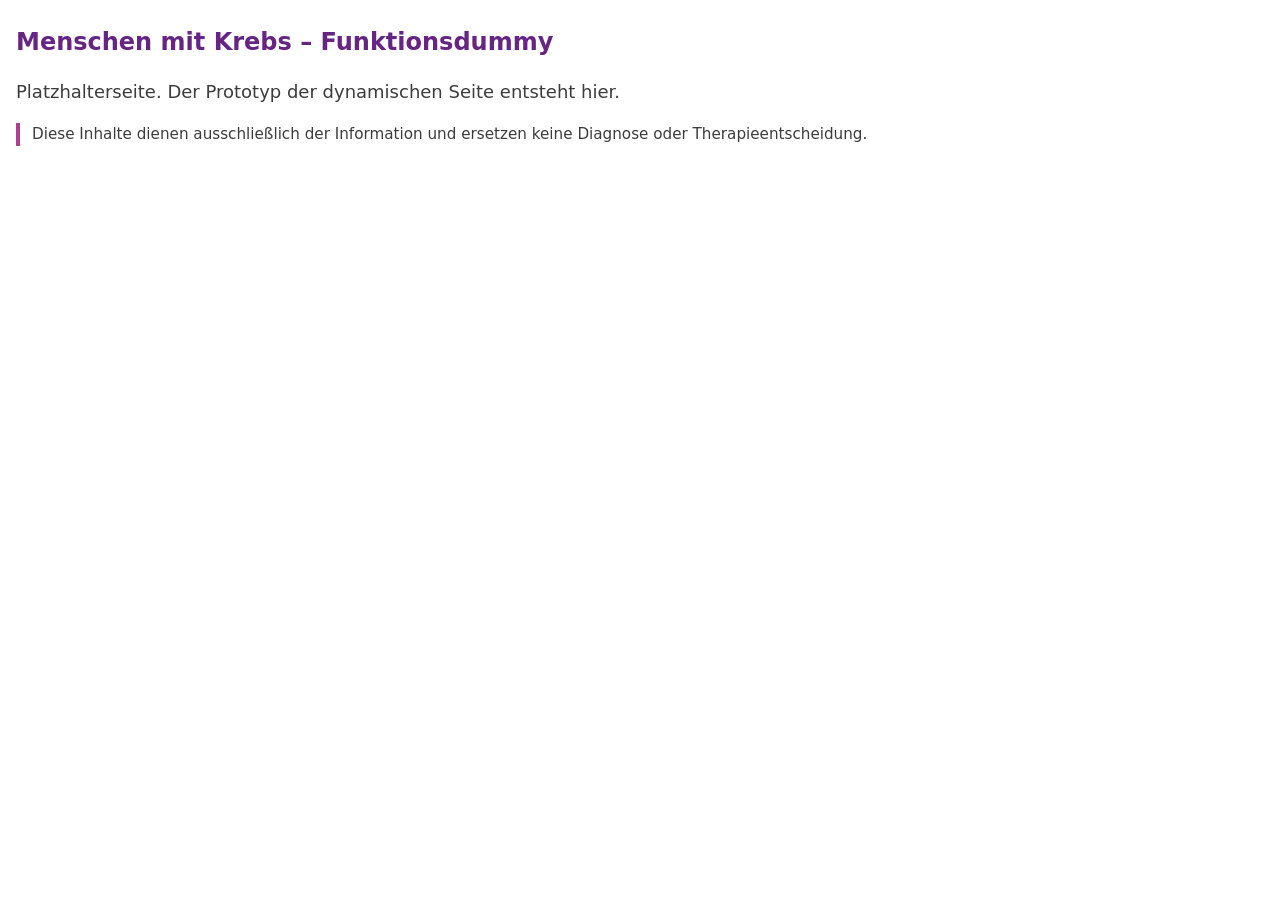
==== index.html @ 9d142232 "Projektgrundlage: CLAUDE.md und Platzhalterseite für GitHub Pages Co-Authored-By: Claude Opus 5.5 <n" ====
<!doctype html>
<html lang="de">
<head>
<meta charset="utf-8">
<meta name="viewport" content="width=device-width, initial-scale=1">
<meta name="robots" content="noindex, nofollow">
<title>Menschen mit Krebs – Funktionsdummy</title>
<style>
  :root { --violett-hell:#AC3F90; --violett-dunkel:#662483; --text:#3C3C3B; }
  body { margin:0; padding:1.5rem 1rem; font-family:system-ui,-apple-system,sans-serif; font-size:1.125rem; line-height:1.5; color:var(--text); background:#fff; }
  h1 { font-size:1.5rem; color:var(--violett-dunkel); margin:0 0 1rem; }
  .hinweis { font-size:0.95rem; border-left:4px solid var(--violett-hell); padding-left:0.75rem; }
</style>
</head>
<body>
  <h1>Menschen mit Krebs – Funktionsdummy</h1>
  <p>Platzhalterseite. Der Prototyp der dynamischen Seite entsteht hier.</p>
  <p class="hinweis">Diese Inhalte dienen ausschließlich der Information und ersetzen keine Diagnose oder Therapieentscheidung.</p>
</body>
</html>
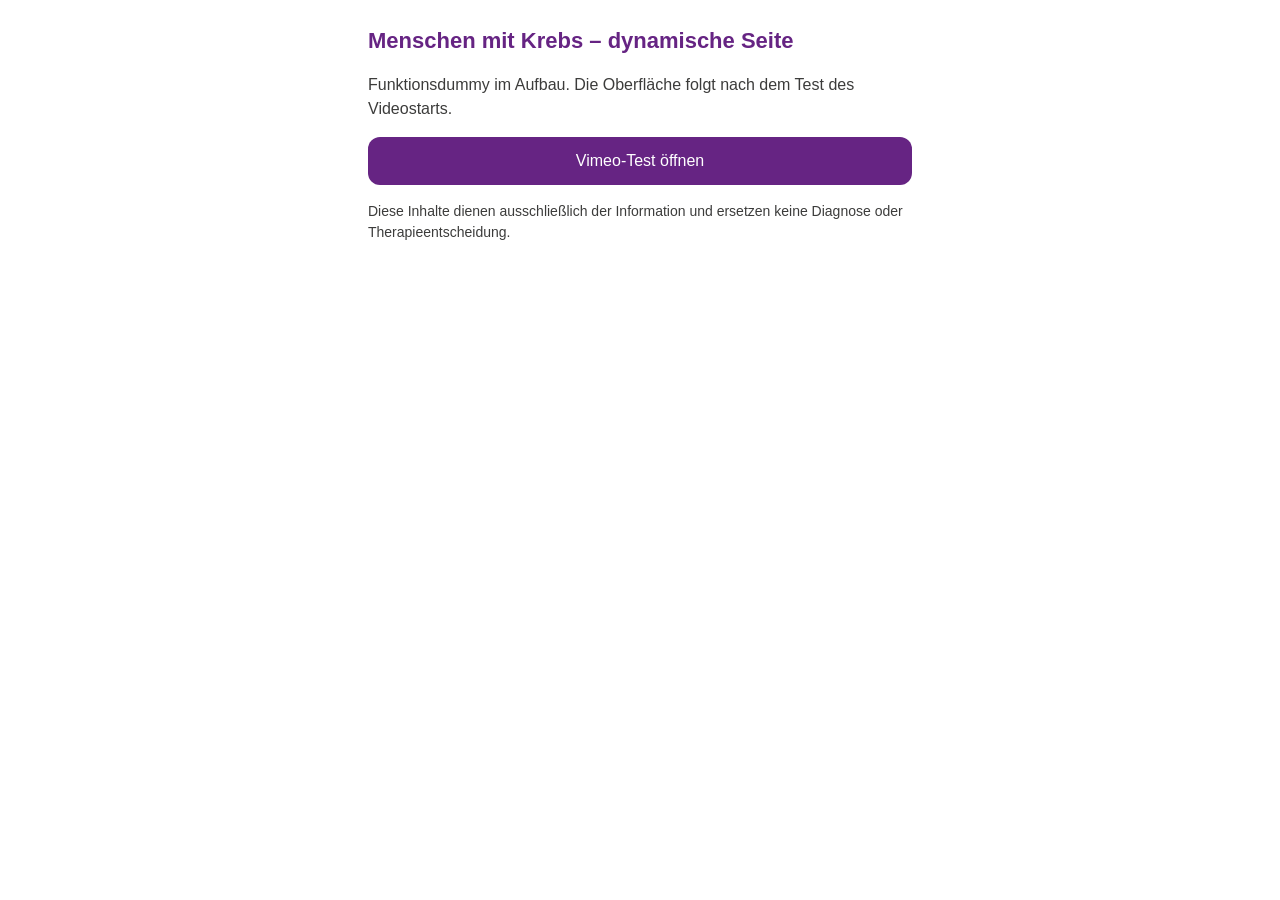
==== commit 7caba0fe: "Datenexport, Vimeo-Testseite, CLAUDE.md und Übergabe" ====
--- a/index.html
+++ b/index.html
@@ -1,20 +1,25 @@
-<!doctype html>
+<!DOCTYPE html>
 <html lang="de">
 <head>
 <meta charset="utf-8">
-<meta name="viewport" content="width=device-width, initial-scale=1">
-<meta name="robots" content="noindex, nofollow">
-<title>Menschen mit Krebs – Funktionsdummy</title>
+<meta name="viewport" content="width=device-width, initial-scale=1, viewport-fit=cover">
+<meta name="robots" content="noindex">
+<title>Funktionsdummy dynamische Seite – Menschen mit Krebs</title>
+<link rel="stylesheet" href="css/basis.css">
 <style>
-  :root { --violett-hell:#AC3F90; --violett-dunkel:#662483; --text:#3C3C3B; }
-  body { margin:0; padding:1.5rem 1rem; font-family:system-ui,-apple-system,sans-serif; font-size:1.125rem; line-height:1.5; color:var(--text); background:#fff; }
-  h1 { font-size:1.5rem; color:var(--violett-dunkel); margin:0 0 1rem; }
-  .hinweis { font-size:0.95rem; border-left:4px solid var(--violett-hell); padding-left:0.75rem; }
+  main { max-width: 36rem; margin: 0 auto; padding: 1.5rem var(--abstand); }
+  h1 { font-size: 1.375rem; color: var(--lila-dunkel); margin: 0 0 0.5rem; }
+  .schaltflaeche { display: flex; align-items: center; justify-content: center; text-decoration: none;
+    background: var(--lila-dunkel); color: #FFF; font-weight: 600; padding: 0.75rem 1rem; margin: 1rem 0; }
+  .klein { font-size: 0.875rem; }
 </style>
 </head>
 <body>
-  <h1>Menschen mit Krebs – Funktionsdummy</h1>
-  <p>Platzhalterseite. Der Prototyp der dynamischen Seite entsteht hier.</p>
-  <p class="hinweis">Diese Inhalte dienen ausschließlich der Information und ersetzen keine Diagnose oder Therapieentscheidung.</p>
+<main>
+  <h1>Menschen mit Krebs – dynamische Seite</h1>
+  <p>Funktionsdummy im Aufbau. Die Oberfläche folgt nach dem Test des Videostarts.</p>
+  <a class="schaltflaeche" href="test-vimeo.html">Vimeo-Test öffnen</a>
+  <p class="klein">Diese Inhalte dienen ausschließlich der Information und ersetzen keine Diagnose oder Therapieentscheidung.</p>
+</main>
 </body>
 </html>
--- a/css/basis.css
+++ b/css/basis.css
@@ -0,0 +1,75 @@
+/* Grundwerte des Funktionsdummys „Menschen mit Krebs“ */
+
+:root {
+  /* Organisationsfarben (verbindlich) */
+  --lila-hell: #AC3F90;
+  --lila-dunkel: #662483;
+  --grau-text: #3C3C3B;
+  --weiss: #FFFFFF;
+
+  /* Theme-Farben der Website – PLATZHALTER, Hex-Werte liegen noch nicht vor */
+  --theme-foreground: #3C3C3B;   /* PLATZHALTER */
+  --theme-ecru-white: #F6F4EE;   /* PLATZHALTER */
+  --theme-thunder: #2B2A29;      /* PLATZHALTER */
+  --theme-primary: #662483;      /* PLATZHALTER */
+
+  /* Rollen je Passage – Vorschlag, zur Abstimmung */
+  --farbe-expertenwissen: var(--lila-dunkel);
+  --farbe-erfahrung: var(--lila-hell);
+  --farbe-moderation: #6B6B6A;
+  --flaeche-hell: #F4EEF3;
+  --hervorhebung: #F1DDEB;
+
+  --radius: 0.75rem;
+  --abstand: 1rem;
+  --touch: 44px;
+  --schrift: -apple-system, BlinkMacSystemFont, "Segoe UI", Roboto, "Helvetica Neue", Arial, sans-serif;
+}
+
+*, *::before, *::after { box-sizing: border-box; }
+
+html {
+  -webkit-text-size-adjust: 100%;
+  text-size-adjust: 100%;
+}
+
+body {
+  margin: 0;
+  font-family: var(--schrift);
+  font-size: 1rem;
+  line-height: 1.5;
+  color: var(--grau-text);
+  background: var(--weiss);
+  overflow-wrap: break-word;
+  -webkit-hyphens: auto;
+  hyphens: auto;
+}
+
+button, a.schaltflaeche {
+  font: inherit;
+  min-width: var(--touch);
+  min-height: var(--touch);
+  border-radius: var(--radius);
+  cursor: pointer;
+}
+
+:focus-visible {
+  outline: 3px solid var(--lila-dunkel);
+  outline-offset: 2px;
+}
+
+.versteckt-visuell {
+  position: absolute !important;
+  width: 1px; height: 1px;
+  overflow: hidden;
+  clip: rect(0 0 0 0);
+  white-space: nowrap;
+}
+
+@media (prefers-reduced-motion: reduce) {
+  *, *::before, *::after {
+    animation-duration: 0.01ms !important;
+    transition-duration: 0.01ms !important;
+    scroll-behavior: auto !important;
+  }
+}
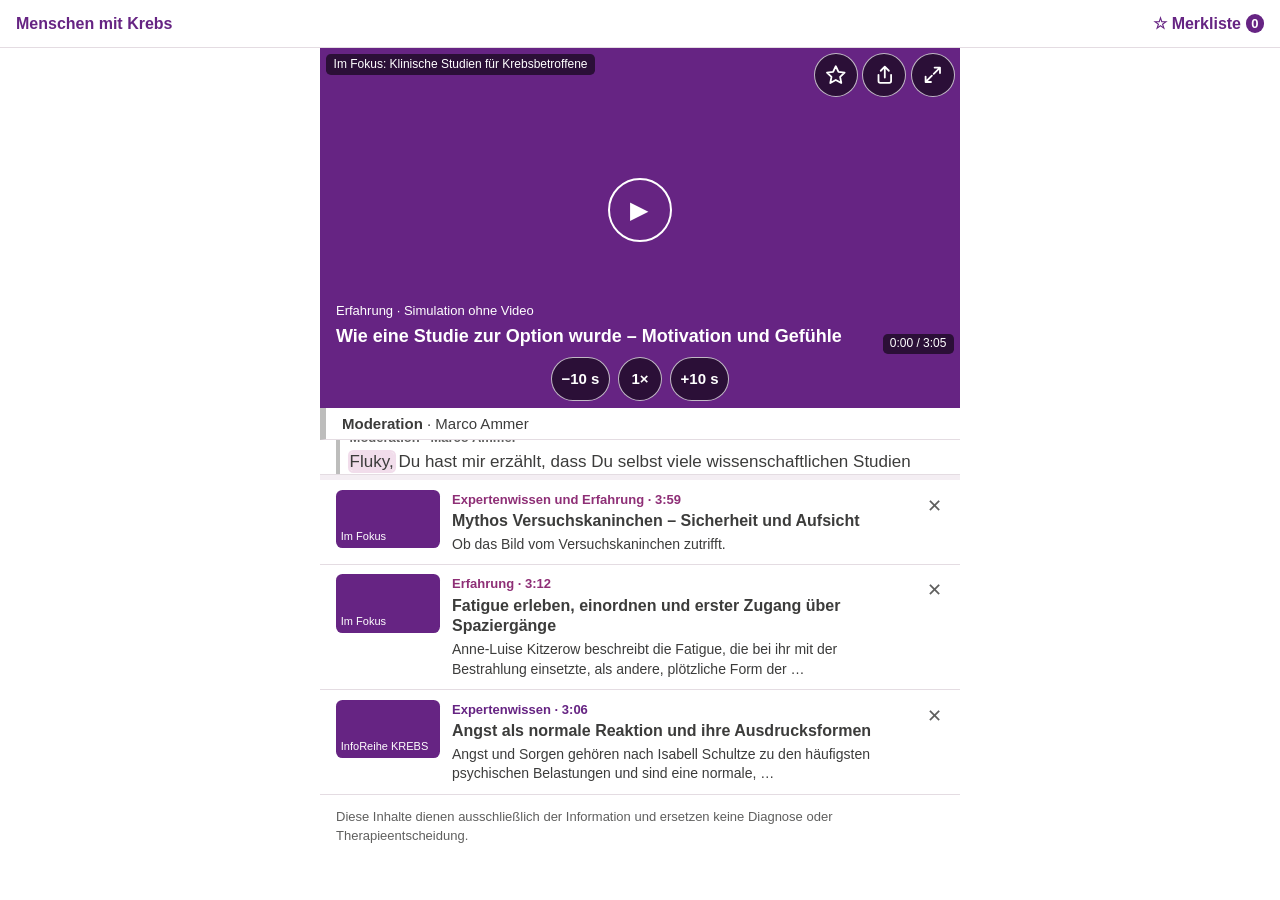
==== commit fcafe494: "Oberfläche: neue Startseite (index.html) Co-Authored-By: Claude Opus 5.5 <noreply@anthropic.com> Cl" ====
--- a/index.html
+++ b/index.html
@@ -4,22 +4,129 @@
 <meta charset="utf-8">
 <meta name="viewport" content="width=device-width, initial-scale=1, viewport-fit=cover">
 <meta name="robots" content="noindex">
-<title>Funktionsdummy dynamische Seite – Menschen mit Krebs</title>
-<link rel="stylesheet" href="css/basis.css">
-<style>
-  main { max-width: 36rem; margin: 0 auto; padding: 1.5rem var(--abstand); }
-  h1 { font-size: 1.375rem; color: var(--lila-dunkel); margin: 0 0 0.5rem; }
-  .schaltflaeche { display: flex; align-items: center; justify-content: center; text-decoration: none;
-    background: var(--lila-dunkel); color: #FFF; font-weight: 600; padding: 0.75rem 1rem; margin: 1rem 0; }
-  .klein { font-size: 0.875rem; }
-</style>
+<meta name="theme-color" content="#662483">
+<title>Menschen mit Krebs – dynamische Seite (Funktionsdummy)</title>
+<link rel="stylesheet" href="css/basis.css?v=2">
+<link rel="stylesheet" href="css/app.css?v=3">
 </head>
-<body>
-<main>
-  <h1>Menschen mit Krebs – dynamische Seite</h1>
-  <p>Funktionsdummy im Aufbau. Die Oberfläche folgt nach dem Test des Videostarts.</p>
-  <a class="schaltflaeche" href="test-vimeo.html">Vimeo-Test öffnen</a>
-  <p class="klein">Diese Inhalte dienen ausschließlich der Information und ersetzen keine Diagnose oder Therapieentscheidung.</p>
+<body class="laedt">
+<header class="kopf">
+  <span class="wortmarke">Menschen mit Krebs</span>
+  <span class="kopf-platz"></span>
+  <button type="button" class="kopf-knopf" id="leisteAuf" aria-controls="leiste" aria-expanded="false">
+    <span aria-hidden="true">☆</span> Merkliste <span class="zahl" id="merkZahl">0</span>
+  </button>
+</header>
+
+<main class="seite" id="seite">
+  <section class="buehne" aria-label="Aktives Element">
+    <div class="karte-hinten" id="karteZurueck" hidden>
+      <button type="button" class="verlauf-knopf" id="verlaufZurueck" aria-label="Vorheriges Element"></button>
+    </div>
+    <div class="karte-hinten rechts" id="karteVor" hidden>
+      <button type="button" class="verlauf-knopf" id="verlaufVor" aria-label="Nächstes Element im Verlauf"></button>
+    </div>
+
+    <article class="karte" id="karte">
+      <div class="bild" id="bild">
+        <div class="player-stapel" id="playerStapel"></div>
+        <div class="startbild" id="startbild">
+          <p class="startbild-typ" id="startbildTyp"></p>
+          <p class="startbild-titel" id="startbildTitel"></p>
+        </div>
+        <div class="ebene" id="ebene" aria-hidden="true"></div>
+        <p class="quelle" id="quelle"></p>
+        <div class="bild-aktionen" role="group" aria-label="Aktionen">
+          <button type="button" id="merken" class="symbol" aria-pressed="false" aria-label="Merken" title="Merken"><svg viewBox="0 0 24 24" aria-hidden="true" focusable="false"><polygon points="12 2.5 15 8.8 21.8 9.6 16.8 14.3 18.1 21.1 12 17.7 5.9 21.1 7.2 14.3 2.2 9.6 9 8.8"/></svg></button>
+          <button type="button" id="teilen" class="symbol" aria-label="Teilen" title="Teilen"><svg viewBox="0 0 24 24" aria-hidden="true" focusable="false"><path d="M12 3v12M7.5 7.5 12 3l4.5 4.5M5 12v7a2 2 0 0 0 2 2h10a2 2 0 0 0 2-2v-7"/></svg></button>
+          <button type="button" id="gesamt" class="symbol" aria-pressed="false" aria-label="Ganze Veranstaltung" title="Ganze Veranstaltung"><svg viewBox="0 0 24 24" aria-hidden="true" focusable="false"><path d="M14 4h6v6M20 4l-7 7M10 20H4v-6M4 20l7-7"/></svg></button>
+        </div>
+        <p class="bild-zeit" id="bildZeit"></p>
+        <button type="button" class="gross-abspielen" id="grossAbspielen" aria-label="Abspielen">
+          <span aria-hidden="true">▶</span>
+        </button>
+        <p class="ladeanzeige" id="ladeanzeige" hidden>Lädt …</p>
+        <p class="halt-hinweis" id="haltHinweis" hidden>Angehalten</p>
+        <div class="ende-hinweis" id="endeHinweis" hidden>
+          <p>Ende des Abschnitts</p>
+          <button type="button" class="knopf-hell" id="endeGesamt">Ganze Veranstaltung ansehen</button>
+        </div>
+        <button type="button" class="mini-info" id="miniInfo" hidden></button>
+        <div class="steuerung" id="steuerung" role="group" aria-label="Wiedergabe">
+          <button type="button" id="zurueck10" aria-label="10 Sekunden zurück">−10 s</button>
+          <button type="button" id="tempo" aria-pressed="false" aria-label="Doppelte Geschwindigkeit">1×</button>
+          <button type="button" id="vor10" aria-label="10 Sekunden vor">+10 s</button>
+        </div>
+        <p class="zeile-quer" id="zeileQuer" aria-hidden="true"></p>
+      </div>
+
+      <div class="zeitleiste-bereich" id="zeitleisteBereich" hidden>
+        <div class="zeitleiste-kopf">
+          <span>Ganze Veranstaltung</span>
+          <span class="zeitleiste-zeit" id="zeitleisteZeit"></span>
+        </div>
+        <div class="zeitleiste" id="zeitleiste" role="slider" tabindex="0" aria-label="Position in der Veranstaltung" aria-valuemin="0"></div>
+        <div class="zeitleiste-knoepfe">
+          <button type="button" id="gesamtAnfang">Zum Anfang</button>
+          <button type="button" id="gesamtSchliessen">Zurück zum Abschnitt</button>
+        </div>
+      </div>
+
+      <div class="text" id="text">
+        <div class="sprecher" id="sprecher"><span class="rolle" id="sprecherRolle"></span><span class="name" id="sprecherName"></span></div>
+        <div class="transkript" id="transkript" role="region" aria-label="Wortlaut" tabindex="0"></div>
+        <button type="button" class="zur-stelle" id="zurStelle" hidden>Zur aktuellen Stelle</button>
+      </div>
+
+    </article>
+  </section>
+
+  <section class="vorschlaege" aria-labelledby="vorschlaegeTitel">
+    <h2 id="vorschlaegeTitel" class="versteckt-visuell">Weitere Inhalte</h2>
+    <ul class="kacheln" id="kacheln"></ul>
+    <p class="keine-vorschlaege" id="keineVorschlaege" hidden>Keine weiteren Vorschläge in diesem Funktionsdummy.</p>
+    <p class="fuss">Diese Inhalte dienen ausschließlich der Information und ersetzen keine Diagnose oder Therapieentscheidung.</p>
+  </section>
 </main>
+
+<aside class="leiste" id="leiste" aria-label="Merkliste und Einstellungen" hidden>
+  <div class="leiste-kopf">
+    <h2>Merkliste</h2>
+    <button type="button" class="schliessen" id="leisteZu" aria-label="Schließen">✕</button>
+  </div>
+  <ul class="merkliste" id="merkliste"></ul>
+  <p class="merkliste-leer" id="merklisteLeer">Noch nichts gemerkt. Der Stern an Abschnitten und Zusatzinformationen legt sie hier ab.</p>
+  <h2>Ansicht</h2>
+  <fieldset class="aufteilung">
+    <legend>Höhe des aktiven Elements</legend>
+    <label><input type="radio" name="aufteilung" value="haelfte"> Hälfte</label>
+    <label><input type="radio" name="aufteilung" value="zwei-drittel"> Zwei Drittel</label>
+  </fieldset>
+  <h2>Hinweise</h2>
+  <p>Diese Inhalte dienen ausschließlich der Information und ersetzen keine Diagnose oder Therapieentscheidung. Fragen zur eigenen Behandlung gehören in das Gespräch mit dem Behandlungsteam.</p>
+  <p class="klein">Funktionsdummy zur Abstimmung der Darstellung. Vorschläge in fester Reihenfolge, ohne Empfehlungslogik. Mit „Platzhalter“, „Beispiel“ oder „Entwurf“ markierte Inhalte sind nicht echt oder nicht freigegeben. Gemerkte Inhalte bleiben nur in diesem Browser gespeichert.</p>
+  <p class="klein" id="modusText"></p>
+</aside>
+<div class="abdeckung" id="abdeckung" hidden></div>
+
+<div class="dialog" id="infoDialog" role="dialog" aria-modal="true" aria-labelledby="infoTitel" hidden>
+  <div class="dialog-innen">
+    <p class="dialog-art" id="infoArt"></p>
+    <h2 id="infoTitel"></h2>
+    <p class="dialog-status" id="infoStatus" hidden></p>
+    <p id="infoText"></p>
+    <p><a id="infoLink" href="#" target="_blank" rel="noopener noreferrer" hidden></a></p>
+    <div class="dialog-knoepfe">
+      <button type="button" id="infoMerken" aria-pressed="false"><span aria-hidden="true">☆</span> Merken</button>
+      <button type="button" id="infoSchliessen" class="knopf-voll">Schließen</button>
+    </div>
+  </div>
+</div>
+
+<p class="meldung" id="meldung" role="status" hidden></p>
+<pre class="diagnose" id="diagnose" hidden></pre>
+
+<script src="js/player-vorrat.js?v=1"></script>
+<script src="js/app.js?v=1"></script>
 </body>
 </html>
--- a/css/app.css
+++ b/css/app.css
@@ -0,0 +1,285 @@
+/* Oberfläche des Funktionsdummys „Menschen mit Krebs“ – ergänzt css/basis.css */
+
+[hidden] { display: none !important; }
+
+:root {
+  --kopf: 3rem;
+  --anteil: 0.5; /* Höhe des aktiven Elements: 0.5 (Hälfte) oder 0.6667 (zwei Drittel) */
+  --rand: 0.75rem;
+  --dunkel-transparent: rgba(0, 0, 0, 0.58);
+}
+body.aufteilung-zwei-drittel { --anteil: 0.6667; }
+
+html, body { height: 100%; }
+body { display: flex; flex-direction: column; overflow: hidden; }
+body.laedt .seite { visibility: hidden; }
+
+/* ---------- Kopf ---------- */
+.kopf {
+  flex: none; display: flex; flex-wrap: wrap; align-items: center; column-gap: 0.5rem;
+  min-height: var(--kopf); padding: 0 0.5rem 0 var(--abstand);
+  border-bottom: 1px solid #E4DCE2; background: var(--weiss);
+}
+.wortmarke { font-weight: 700; color: var(--lila-dunkel); white-space: nowrap; }
+.kopf-platz { margin-right: auto; }
+.kopf-knopf {
+  white-space: nowrap; border: 0; background: transparent; color: var(--lila-dunkel); font-weight: 600;
+  display: inline-flex; align-items: center; gap: 0.3rem; padding: 0 0.5rem;
+}
+.zahl {
+  display: inline-block; min-width: 1.4em; padding: 0 0.3em; border-radius: 1em;
+  background: var(--lila-dunkel); color: var(--weiss); font-size: 0.8125rem; text-align: center;
+}
+
+/* ---------- Seite: oben aktives Element, unten Vorschläge ---------- */
+.seite {
+  flex: 1; min-height: 0; display: flex; flex-direction: column;
+  width: 100%; max-width: 40rem; margin: 0 auto;
+}
+.buehne {
+  position: relative; flex: 0 0 calc(var(--anteil) * 100%); min-height: 0;
+  display: flex; padding: 0;
+}
+.karte {
+  touch-action: pan-y;
+  position: relative; z-index: 2; flex: 1; min-width: 0; min-height: 0;
+  display: flex; flex-direction: column; background: var(--weiss);
+  box-shadow: 0 1px 0 #E4DCE2;
+  transition: margin 0.3s ease;
+}
+body.hat-zurueck .karte { margin-left: var(--rand); }
+body.hat-vor .karte { margin-right: var(--rand); }
+
+/* Verlauf: vorheriges Element rückt nach hinten links */
+.karte-hinten {
+  position: absolute; z-index: 1; top: 0.6rem; bottom: 0.6rem; left: 0; width: 2rem;
+  border-radius: 0 0.5rem 0.5rem 0; background: var(--lila-hell); opacity: 0.55;
+}
+.karte-hinten.rechts { left: auto; right: 0; border-radius: 0.5rem 0 0 0.5rem; }
+.verlauf-knopf {
+  position: absolute; inset: 0; width: 100%; min-width: 0; border: 0; background: transparent; border-radius: inherit;
+}
+.geist {
+  position: fixed; z-index: 40; pointer-events: none; overflow: hidden;
+  background: var(--lila-dunkel); color: var(--weiss); border-radius: 0.5rem; padding: 0.75rem;
+  font-weight: 600; transition: transform 0.5s ease, opacity 0.5s ease;
+}
+.geist.kachel-geist { background: var(--flaeche-hell); color: var(--grau-text); }
+
+/* ---------- Bildbereich ---------- */
+.bild {
+  position: relative; flex: none; width: 100%; aspect-ratio: 16 / 9; background: #1E1E1E; overflow: hidden;
+  -webkit-user-select: none; user-select: none;
+}
+.player-stapel, .player-platz, .player-platz iframe { position: absolute; inset: 0; width: 100%; height: 100%; border: 0; }
+.player-platz { opacity: 0; pointer-events: none; }
+.player-platz.aktiv { opacity: 1; }
+
+.startbild {
+  position: absolute; inset: 0; z-index: 1; display: flex; flex-direction: column; justify-content: flex-end;
+  padding: 54px 16px 60px; background: var(--lila-dunkel); color: var(--weiss); overflow: hidden;
+}
+.startbild.platzhalter { background: #6B6B6A; }
+.startbild-typ { margin: 0 0 0.25rem; font-size: min(0.8125rem, 16px); }
+.startbild-titel { margin: 0; font-size: min(1.125rem, 22px); font-weight: 700; line-height: 1.3; }
+body.spielt:not(.modus-simulation) .startbild { display: none; }
+
+.ebene {
+  position: absolute; z-index: 2; inset: 0;
+  -webkit-touch-callout: none; -webkit-user-select: none; user-select: none; touch-action: pan-y;
+}
+.quelle, .bild-zeit {
+  position: absolute; z-index: 3; top: 0.4rem; margin: 0; max-width: calc(100% - 160px);
+  font-size: min(0.75rem, 15px); line-height: 1.3; color: var(--weiss); background: var(--dunkel-transparent);
+  padding: 0.15rem 0.45rem; border-radius: 0.3rem; pointer-events: none;
+}
+.quelle { left: 0.4rem; }
+.bild-zeit { top: auto; bottom: 3.35rem; right: 0.4rem; max-width: none; font-variant-numeric: tabular-nums; }
+.bild-aktionen { position: absolute; z-index: 4; top: 0.3rem; right: 0.3rem; display: flex; gap: 0.3rem; }
+.symbol {
+  width: var(--touch); height: var(--touch); padding: 0; display: inline-flex; align-items: center; justify-content: center;
+  border: 1px solid rgba(255, 255, 255, 0.7); border-radius: 50%; background: var(--dunkel-transparent); color: var(--weiss);
+}
+.symbol svg { width: 1.35rem; height: 1.35rem; fill: none; stroke: currentColor; stroke-width: 2; stroke-linecap: round; stroke-linejoin: round; }
+.symbol[aria-pressed="true"] svg polygon { fill: currentColor; }
+#merken[aria-pressed="true"] { background: var(--lila-hell); border-color: var(--lila-hell); }
+#gesamt[aria-pressed="true"], #gesamt.betont { background: var(--lila-dunkel); border-color: var(--weiss); }
+#gesamt.betont { box-shadow: 0 0 0 3px var(--lila-hell); }
+
+.bild-zeit:empty, .quelle:empty { display: none; }
+
+.gross-abspielen {
+  position: absolute; z-index: 4; left: 50%; top: 45%; transform: translate(-50%, -50%);
+  width: 4rem; height: 4rem; border-radius: 50%; border: 2px solid var(--weiss);
+  background: rgba(102, 36, 131, 0.92); color: var(--weiss); font-size: 1.5rem; padding-left: 0.2rem;
+}
+body.spielt .gross-abspielen, body.ohne-video .gross-abspielen, body.angehalten .gross-abspielen, body.startet .gross-abspielen { display: none; }
+
+.ladeanzeige, .halt-hinweis {
+  position: absolute; z-index: 4; left: 50%; top: 45%; transform: translate(-50%, -50%); margin: 0;
+  color: var(--weiss); background: var(--dunkel-transparent); padding: 0.3rem 0.75rem; border-radius: 1rem; font-size: 0.875rem;
+}
+.ladeanzeige { top: 72%; }
+
+.ende-hinweis {
+  position: absolute; z-index: 5; inset: 0; display: flex; flex-direction: column; align-items: center; justify-content: center;
+  gap: 0.5rem; background: rgba(0, 0, 0, 0.62); color: var(--weiss); text-align: center; padding: 1rem;
+}
+.ende-hinweis p { margin: 0; font-weight: 600; }
+.knopf-hell { background: var(--weiss); color: var(--lila-dunkel); border: 0; font-weight: 700; padding: 0.5rem 1rem; }
+
+.mini-info {
+  position: absolute; z-index: 4; left: 0.5rem; bottom: 3.35rem; max-width: calc(100% - 5.5rem); min-height: 2.75rem;
+  border: 2px solid var(--lila-hell); background: var(--weiss); color: var(--grau-text);
+  text-align: left; font-size: min(0.875rem, 18px); padding: 0.3rem 0.6rem; border-radius: 0.6rem;
+}
+.mini-info b { color: var(--lila-dunkel); }
+
+.steuerung {
+  position: absolute; z-index: 4; left: 0; right: 0; bottom: 0; display: flex; justify-content: center; gap: 0.5rem;
+  padding: 0.35rem 0.5rem 0.45rem;
+}
+.steuerung button {
+  min-width: var(--touch); flex: 0 1 auto; border: 1px solid rgba(255, 255, 255, 0.7); border-radius: 2rem;
+  background: var(--dunkel-transparent); color: var(--weiss); font-weight: 700; font-size: min(0.9375rem, 19px); padding: 0 0.6rem; white-space: nowrap;
+}
+.steuerung button[aria-pressed="true"] { background: var(--lila-hell); border-color: var(--lila-hell); }
+.steuerung button[hidden] { display: none; }
+body.ohne-video .steuerung { display: none; }
+
+.zeile-quer { display: none; }
+
+/* ---------- Zeitleiste ganze Veranstaltung ---------- */
+.zeitleiste-bereich { flex: none; padding: 0.4rem var(--abstand) 0.5rem; border-bottom: 1px solid #E4DCE2; background: #FBF8FA; }
+.zeitleiste-kopf { display: flex; justify-content: space-between; font-size: 0.8125rem; font-weight: 600; color: var(--lila-dunkel); }
+.zeitleiste-zeit { font-variant-numeric: tabular-nums; color: var(--grau-text); font-weight: 400; }
+.zeitleiste { position: relative; height: 2.75rem; margin: 0.35rem 0; background: #ECE6EB; border-radius: 0.4rem; cursor: pointer; touch-action: none; }
+.zl-seg { position: absolute; top: 0.35rem; bottom: 0.35rem; background: #CDB7CA; border-right: 1px solid var(--weiss); }
+.zl-seg.ursprung { background: var(--lila-hell); }
+.zl-seg.aktuell { outline: 2px solid var(--lila-dunkel); outline-offset: -2px; }
+.zl-pos { position: absolute; top: 0; bottom: 0; width: 3px; margin-left: -1px; background: var(--lila-dunkel); pointer-events: none; }
+.zeitleiste-knoepfe { display: flex; gap: 0.5rem; }
+.zeitleiste-knoepfe button { flex: 1; border: 2px solid var(--lila-dunkel); background: var(--weiss); color: var(--lila-dunkel); font-weight: 600; font-size: 0.875rem; }
+
+/* ---------- Textbereich ---------- */
+.text { position: relative; flex: 1; min-height: 0; display: flex; flex-direction: column; }
+.sprecher {
+  flex: none; padding: 0.35rem var(--abstand); font-size: 0.9375rem; line-height: 1.35;
+  border-bottom: 1px solid #E4DCE2; border-left: 6px solid #BDBDBC; background: var(--weiss);
+}
+.sprecher .rolle { font-weight: 700; }
+.sprecher .rolle:not(:empty) + .name:not(:empty)::before { content: " · "; font-weight: 400; }
+.sprecher.typ-expertenwissen { border-left-color: var(--farbe-expertenwissen); }
+.sprecher.typ-expertenwissen .rolle { color: var(--farbe-expertenwissen); }
+.sprecher.typ-erfahrung { border-left-color: var(--farbe-erfahrung); }
+.sprecher.typ-erfahrung .rolle { color: #8E2F76; }
+.sprecher:empty, .sprecher.leer { display: none; }
+
+.transkript {
+  position: relative; flex: 1; min-height: 0; overflow-y: auto; -webkit-overflow-scrolling: touch;
+  padding: 0.5rem var(--abstand) 1rem; font-size: 1.0625rem; line-height: 1.55;
+}
+.transkript:focus-visible { outline-offset: -3px; }
+.absatz { margin: 0 0 0.9rem; padding-left: 0.6rem; border-left: 4px solid #BDBDBC; }
+.absatz.typ-expertenwissen { border-left-color: var(--farbe-expertenwissen); }
+.absatz.typ-erfahrung { border-left-color: var(--farbe-erfahrung); }
+.absatz-name { display: block; font-size: 0.8125rem; font-weight: 700; color: #5F5F5E; }
+.absatz.typ-expertenwissen .absatz-name { color: var(--farbe-expertenwissen); }
+.absatz.typ-erfahrung .absatz-name { color: #8E2F76; }
+.w.jetzt { background: var(--hervorhebung); box-shadow: 0 0 0 0.12em var(--hervorhebung); border-radius: 0.2em; }
+.marke { color: var(--lila-dunkel); text-decoration: underline dotted 2px; text-underline-offset: 0.2em; cursor: pointer; }
+.transkript-hinweis { font-size: 0.9375rem; color: #5F5F5E; }
+.platzhalter-text .kennzeichnung, .kennzeichnung {
+  display: inline-block; font-size: 0.8125rem; font-weight: 700; color: #5A4300; background: #FFF1C9; padding: 0.1rem 0.4rem; border-radius: 0.3rem;
+}
+
+.zur-stelle {
+  position: absolute; z-index: 3; right: var(--abstand); bottom: 0.6rem;
+  border: 0; border-radius: 2rem; background: var(--lila-dunkel); color: var(--weiss); font-weight: 600; padding: 0 1rem;
+  box-shadow: 0 2px 6px rgba(0, 0, 0, 0.25);
+}
+
+/* ---------- Vorschläge ---------- */
+.vorschlaege { flex: 1; min-height: 0; overflow-y: auto; -webkit-overflow-scrolling: touch; border-top: 6px solid #F4EEF3; }
+.kacheln { list-style: none; margin: 0; padding: 0; }
+.kachel { position: relative; border-bottom: 1px solid #E4DCE2; transition: opacity 0.3s ease; }
+.kachel.neu { animation: einblenden 0.35s ease; }
+@keyframes einblenden { from { opacity: 0; } to { opacity: 1; } }
+.kachel-auswahl {
+  display: grid; grid-template-columns: 104px minmax(0, 1fr); gap: 12px; align-items: start; width: 100%;
+  border: 0; border-radius: 0; background: var(--weiss); color: var(--grau-text); text-align: left;
+  padding: 0.6rem 52px 0.6rem 16px;
+}
+.kachel-bild {
+  aspect-ratio: 16 / 9; border-radius: 0.4rem; background: var(--lila-dunkel); color: var(--weiss);
+  font-size: 0.6875rem; line-height: 1.2; padding: 0.3rem; overflow: hidden; display: flex; align-items: flex-end;
+}
+.kachel-bild.platzhalter { background: #6B6B6A; }
+.kachel-typ { display: block; font-size: 0.8125rem; font-weight: 700; color: #5F5F5E; }
+.kachel-typ.typ-expertenwissen { color: var(--farbe-expertenwissen); }
+.kachel-typ.typ-erfahrung, .kachel-typ.typ-gemischt { color: #8E2F76; }
+.kachel-titel { display: block; font-weight: 700; line-height: 1.3; margin: 0.1rem 0 0.2rem; }
+.kachel-text { display: block; font-size: 0.875rem; line-height: 1.4; }
+.ausblenden {
+  position: absolute; top: 0.25rem; right: 0.25rem; width: var(--touch); height: var(--touch);
+  border: 0; background: transparent; color: #5F5F5E; font-size: 1.125rem;
+}
+.keine-vorschlaege { padding: 0.75rem var(--abstand); color: #5F5F5E; }
+.fuss { padding: 0.75rem var(--abstand) 1.25rem; font-size: 0.8125rem; color: #5F5F5E; margin: 0; }
+
+/* ---------- Seitliche Leiste ---------- */
+.abdeckung { position: fixed; inset: 0; z-index: 55; background: rgba(0, 0, 0, 0.35); }
+.leiste {
+  position: fixed; z-index: 60; top: 0; right: 0; bottom: 0; width: min(23rem, 90vw); overflow-y: auto;
+  background: var(--weiss); box-shadow: -4px 0 16px rgba(0, 0, 0, 0.2); padding: 0 var(--abstand) 2rem;
+}
+.leiste h2 { font-size: 1.0625rem; color: var(--lila-dunkel); margin: 1.25rem 0 0.5rem; }
+.leiste-kopf { display: flex; align-items: center; justify-content: space-between; }
+.leiste-kopf h2 { margin-top: 0.75rem; }
+.schliessen { border: 0; background: transparent; font-size: 1.25rem; color: var(--grau-text); }
+.merkliste { list-style: none; margin: 0; padding: 0; }
+.merkliste li { display: flex; align-items: flex-start; gap: 0.25rem; border-bottom: 1px solid #E4DCE2; }
+.merkliste .oeffnen { flex: 1; text-align: left; border: 0; background: transparent; color: var(--grau-text); padding: 0.5rem 0; }
+.merkliste .art { display: block; font-size: 0.8125rem; color: #5F5F5E; }
+.merkliste .entfernen { border: 0; background: transparent; color: #5F5F5E; }
+.merkliste-leer { color: #5F5F5E; font-size: 0.9375rem; }
+.aufteilung { border: 0; padding: 0; margin: 0; }
+.aufteilung legend { font-size: 0.9375rem; margin-bottom: 0.25rem; }
+.aufteilung label { display: flex; align-items: center; gap: 0.5rem; min-height: var(--touch); }
+.aufteilung input { width: 1.25rem; height: 1.25rem; accent-color: var(--lila-dunkel); }
+.klein { font-size: 0.875rem; color: #5F5F5E; }
+
+/* ---------- Dialog für Zusatzinformationen ---------- */
+.dialog { position: fixed; inset: 0; z-index: 80; display: flex; align-items: center; justify-content: center; background: rgba(0, 0, 0, 0.45); padding: var(--abstand); }
+.dialog[hidden] { display: none; }
+.dialog-innen { width: 100%; max-width: 28rem; max-height: 90vh; overflow-y: auto; background: var(--weiss); border-radius: 0.75rem; padding: 1rem 1.25rem; }
+.dialog-art { margin: 0; font-size: 0.8125rem; font-weight: 700; color: #5F5F5E; }
+.dialog-innen h2 { margin: 0.2rem 0 0.5rem; font-size: 1.25rem; color: var(--lila-dunkel); }
+.dialog-status { display: inline-block; font-size: 0.8125rem; font-weight: 700; color: #5A4300; background: #FFF1C9; padding: 0.1rem 0.4rem; border-radius: 0.3rem; margin: 0 0 0.5rem; }
+.dialog-innen a { color: var(--lila-dunkel); font-weight: 600; }
+.dialog-knoepfe { display: flex; gap: 0.5rem; margin-top: 0.75rem; }
+.dialog-knoepfe button { flex: 1; border: 2px solid var(--lila-dunkel); background: var(--weiss); color: var(--lila-dunkel); font-weight: 600; }
+.dialog-knoepfe .knopf-voll { background: var(--lila-dunkel); color: var(--weiss); }
+
+.meldung {
+  position: fixed; z-index: 90; left: 50%; bottom: 1.25rem; transform: translateX(-50%); margin: 0;
+  background: var(--grau-text); color: var(--weiss); padding: 0.5rem 1rem; border-radius: 2rem; font-size: 0.9375rem; max-width: 90vw;
+}
+.diagnose {
+  position: fixed; z-index: 95; left: 0; right: 0; bottom: 0; max-height: 30vh; overflow: auto; margin: 0;
+  background: rgba(0, 0, 0, 0.8); color: #9FE89F; font-size: 0.6875rem; padding: 0.4rem; white-space: pre-wrap;
+}
+
+/* ---------- Querformat ---------- */
+@media (orientation: landscape) and (max-height: 540px) {
+  body.spielt .bild, body.angehalten .bild {
+    position: fixed; z-index: 70; inset: 0; width: 100vw; height: 100vh; height: 100dvh; aspect-ratio: auto; background: #000;
+  }
+  body.spielt .zeile-quer, body.angehalten .zeile-quer {
+    display: block; position: absolute; z-index: 4; left: 1rem; right: 1rem; bottom: 3.4rem; margin: 0;
+    color: var(--weiss); background: var(--dunkel-transparent); padding: 0.3rem 0.6rem; border-radius: 0.4rem;
+    text-align: center; white-space: nowrap; overflow: hidden; text-overflow: ellipsis; font-size: 1rem;
+  }
+  body.spielt .mini-info { bottom: 6rem; }
+  body:not(.spielt):not(.angehalten) .seite { max-width: 30rem; }
+}
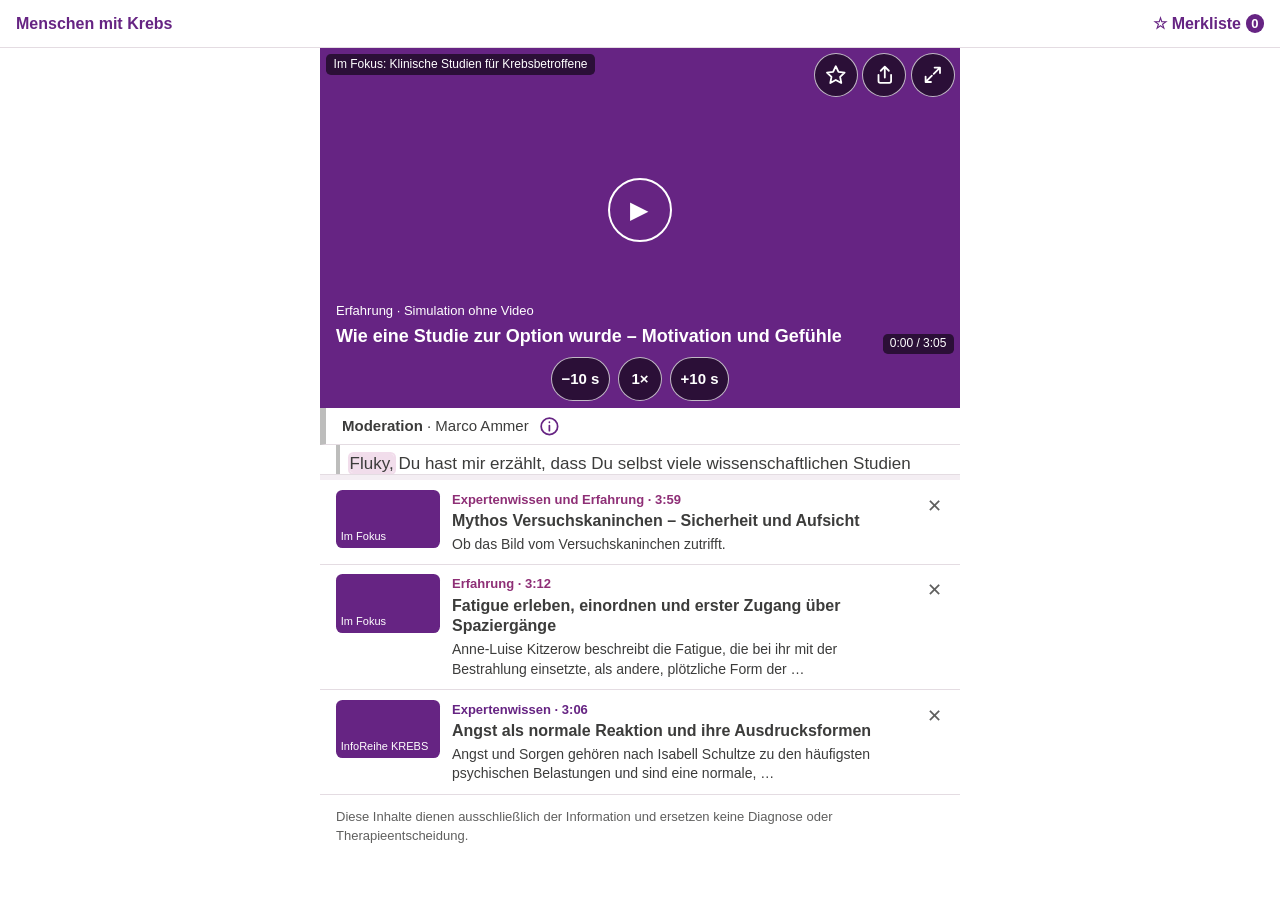
==== commit a0cfb03d: "index.html: Info-Symbol Sprecher, Foto im Fenster, neue Versionen Co-Authored-By: Claude Opus 5.5 <n" ====
--- a/index.html
+++ b/index.html
@@ -7,7 +7,7 @@
 <meta name="theme-color" content="#662483">
 <title>Menschen mit Krebs – dynamische Seite (Funktionsdummy)</title>
 <link rel="stylesheet" href="css/basis.css?v=2">
-<link rel="stylesheet" href="css/app.css?v=3">
+<link rel="stylesheet" href="css/app.css?v=6">
 </head>
 <body class="laedt">
 <header class="kopf">
@@ -45,6 +45,7 @@
         <button type="button" class="gross-abspielen" id="grossAbspielen" aria-label="Abspielen">
           <span aria-hidden="true">▶</span>
         </button>
+        <button type="button" class="ton-an" id="tonAn" hidden><svg viewBox="0 0 24 24" aria-hidden="true" focusable="false"><path d="M4 9.5v5h3.5L12 18.5v-13L7.5 9.5H4z"/><path d="M15.5 9a4.5 4.5 0 0 1 0 6M18.5 6.5a8 8 0 0 1 0 11"/></svg><span>Ton einschalten</span></button>
         <p class="ladeanzeige" id="ladeanzeige" hidden>Lädt …</p>
         <p class="halt-hinweis" id="haltHinweis" hidden>Angehalten</p>
         <div class="ende-hinweis" id="endeHinweis" hidden>
@@ -73,7 +74,7 @@
       </div>
 
       <div class="text" id="text">
-        <div class="sprecher" id="sprecher"><span class="rolle" id="sprecherRolle"></span><span class="name" id="sprecherName"></span></div>
+        <div class="sprecher" id="sprecher"><span class="sprecher-text"><span class="rolle" id="sprecherRolle"></span><span class="name" id="sprecherName"></span></span><button type="button" class="sprecher-info" id="sprecherInfo" aria-label="Mehr zur Person" title="Mehr zur Person" hidden><svg viewBox="0 0 24 24" aria-hidden="true" focusable="false"><circle cx="12" cy="12" r="9.5"/><path d="M12 11v6M12 7.2v.1"/></svg></button></div>
         <div class="transkript" id="transkript" role="region" aria-label="Wortlaut" tabindex="0"></div>
         <button type="button" class="zur-stelle" id="zurStelle" hidden>Zur aktuellen Stelle</button>
       </div>
@@ -111,6 +112,7 @@
 
 <div class="dialog" id="infoDialog" role="dialog" aria-modal="true" aria-labelledby="infoTitel" hidden>
   <div class="dialog-innen">
+    <img class="dialog-foto" id="infoFoto" alt="" hidden>
     <p class="dialog-art" id="infoArt"></p>
     <h2 id="infoTitel"></h2>
     <p class="dialog-status" id="infoStatus" hidden></p>
@@ -126,7 +128,7 @@
 <p class="meldung" id="meldung" role="status" hidden></p>
 <pre class="diagnose" id="diagnose" hidden></pre>
 
-<script src="js/player-vorrat.js?v=1"></script>
-<script src="js/app.js?v=1"></script>
+<script src="js/player-vorrat.js?v=2"></script>
+<script src="js/app.js?v=5"></script>
 </body>
 </html>
--- a/css/app.css
+++ b/css/app.css
@@ -43,7 +43,7 @@
 .karte {
   touch-action: pan-y;
   position: relative; z-index: 2; flex: 1; min-width: 0; min-height: 0;
-  display: flex; flex-direction: column; background: var(--weiss);
+  display: flex; flex-direction: column; background: var(--weiss); overflow: hidden;
   box-shadow: 0 1px 0 #E4DCE2;
   transition: margin 0.3s ease;
 }
@@ -81,7 +81,10 @@
 }
 .startbild.platzhalter { background: #6B6B6A; }
 .startbild-typ { margin: 0 0 0.25rem; font-size: min(0.8125rem, 16px); }
-.startbild-titel { margin: 0; font-size: min(1.125rem, 22px); font-weight: 700; line-height: 1.3; }
+.startbild-titel {
+  margin: 0; font-size: min(1.125rem, 22px); font-weight: 700; line-height: 1.3;
+  display: -webkit-box; -webkit-box-orient: vertical; -webkit-line-clamp: 3; overflow: hidden;
+}
 body.spielt:not(.modus-simulation) .startbild { display: none; }
 
 .ebene {
@@ -114,6 +117,16 @@
   background: rgba(102, 36, 131, 0.92); color: var(--weiss); font-size: 1.5rem; padding-left: 0.2rem;
 }
 body.spielt .gross-abspielen, body.ohne-video .gross-abspielen, body.angehalten .gross-abspielen, body.startet .gross-abspielen { display: none; }
+
+.ton-an {
+  position: absolute; z-index: 4; left: 50%; top: 45%; transform: translate(-50%, -50%);
+  display: inline-flex; align-items: center; gap: 0.45rem; min-height: var(--touch); padding: 0.4rem 1rem 0.4rem 0.8rem;
+  border: 2px solid var(--weiss); border-radius: 2rem; background: rgba(102, 36, 131, 0.92); color: var(--weiss);
+  font-weight: 700; font-size: min(1rem, 20px); white-space: nowrap;
+}
+.ton-an svg { width: 1.5rem; height: 1.5rem; flex: none; fill: none; stroke: currentColor; stroke-width: 2; stroke-linecap: round; stroke-linejoin: round; }
+.ton-an svg path:first-child { fill: currentColor; }
+body.angehalten .ton-an { display: none; }
 
 .ladeanzeige, .halt-hinweis {
   position: absolute; z-index: 4; left: 50%; top: 45%; transform: translate(-50%, -50%); margin: 0;
@@ -162,11 +175,18 @@
 .zeitleiste-knoepfe button { flex: 1; border: 2px solid var(--lila-dunkel); background: var(--weiss); color: var(--lila-dunkel); font-weight: 600; font-size: 0.875rem; }
 
 /* ---------- Textbereich ---------- */
-.text { position: relative; flex: 1; min-height: 0; display: flex; flex-direction: column; }
+.text { position: relative; flex: 1; min-height: 0; display: flex; flex-direction: column; overflow: hidden; }
 .sprecher {
   flex: none; padding: 0.35rem var(--abstand); font-size: 0.9375rem; line-height: 1.35;
+  display: flex; align-items: center; gap: 0.25rem;
   border-bottom: 1px solid #E4DCE2; border-left: 6px solid #BDBDBC; background: var(--weiss);
 }
+.sprecher-text { flex: 0 1 auto; min-width: 0; white-space: nowrap; overflow: hidden; text-overflow: ellipsis; }
+.sprecher-info {
+  flex: none; width: var(--touch); height: var(--touch); margin: -0.6rem 0 -0.6rem -0.35rem; padding: 0;
+  border: 0; background: transparent; color: var(--lila-dunkel); display: inline-flex; align-items: center; justify-content: center;
+}
+.sprecher-info svg { width: 1.3rem; height: 1.3rem; fill: none; stroke: currentColor; stroke-width: 2; stroke-linecap: round; }
 .sprecher .rolle { font-weight: 700; }
 .sprecher .rolle:not(:empty) + .name:not(:empty)::before { content: " · "; font-weight: 400; }
 .sprecher.typ-expertenwissen { border-left-color: var(--farbe-expertenwissen); }
@@ -253,6 +273,7 @@
 .dialog { position: fixed; inset: 0; z-index: 80; display: flex; align-items: center; justify-content: center; background: rgba(0, 0, 0, 0.45); padding: var(--abstand); }
 .dialog[hidden] { display: none; }
 .dialog-innen { width: 100%; max-width: 28rem; max-height: 90vh; overflow-y: auto; background: var(--weiss); border-radius: 0.75rem; padding: 1rem 1.25rem; }
+.dialog-foto { display: block; width: 6rem; height: 6rem; object-fit: cover; border-radius: 50%; margin: 0 0 0.6rem; background: #EEE; }
 .dialog-art { margin: 0; font-size: 0.8125rem; font-weight: 700; color: #5F5F5E; }
 .dialog-innen h2 { margin: 0.2rem 0 0.5rem; font-size: 1.25rem; color: var(--lila-dunkel); }
 .dialog-status { display: inline-block; font-size: 0.8125rem; font-weight: 700; color: #5A4300; background: #FFF1C9; padding: 0.1rem 0.4rem; border-radius: 0.3rem; margin: 0 0 0.5rem; }
@@ -271,15 +292,30 @@
 }
 
 /* ---------- Querformat ---------- */
+/* sehr schmale Darstellung, z. B. Seitenzoom 200 % in Safari (etwa 190 px Breite) */
+@media (max-width: 359px) {
+  .kachel-auswahl { grid-template-columns: 72px minmax(0, 1fr); gap: 8px; padding-left: 10px; }
+  .quelle { max-width: calc(100% - 150px); }
+}
+@media (max-width: 299px) {
+  .quelle, .bild-zeit { display: none; }
+  .kachel-auswahl { grid-template-columns: minmax(0, 1fr); }
+  .kachel-bild { display: none; }
+  .bild-aktionen { gap: 0.15rem; }
+}
+
 @media (orientation: landscape) and (max-height: 540px) {
   body.spielt .bild, body.angehalten .bild {
     position: fixed; z-index: 70; inset: 0; width: 100vw; height: 100vh; height: 100dvh; aspect-ratio: auto; background: #000;
   }
   body.spielt .zeile-quer, body.angehalten .zeile-quer {
-    display: block; position: absolute; z-index: 4; left: 1rem; right: 1rem; bottom: 3.4rem; margin: 0;
-    color: var(--weiss); background: var(--dunkel-transparent); padding: 0.3rem 0.6rem; border-radius: 0.4rem;
-    text-align: center; white-space: nowrap; overflow: hidden; text-overflow: ellipsis; font-size: 1rem;
+    display: block; position: absolute; z-index: 4; left: 50%; transform: translateX(-50%); bottom: 3.4rem; margin: 0;
+    width: max-content; max-width: min(40rem, calc(100% - 2rem));
+    color: var(--weiss); background: rgba(0, 0, 0, 0.72); padding: 0.25rem 0.7rem; border-radius: 0.4rem;
+    text-align: center; font-size: min(1.125rem, 24px); line-height: 1.4; text-wrap: balance;
   }
-  body.spielt .mini-info { bottom: 6rem; }
+  body.spielt .zeile-quer:empty, body.angehalten .zeile-quer:empty { display: none; }
+  body.spielt .mini-info, body.angehalten .mini-info { bottom: auto; top: 3.4rem; }
+  body.spielt .bild-zeit, body.angehalten .bild-zeit { bottom: 0.75rem; }
   body:not(.spielt):not(.angehalten) .seite { max-width: 30rem; }
 }
